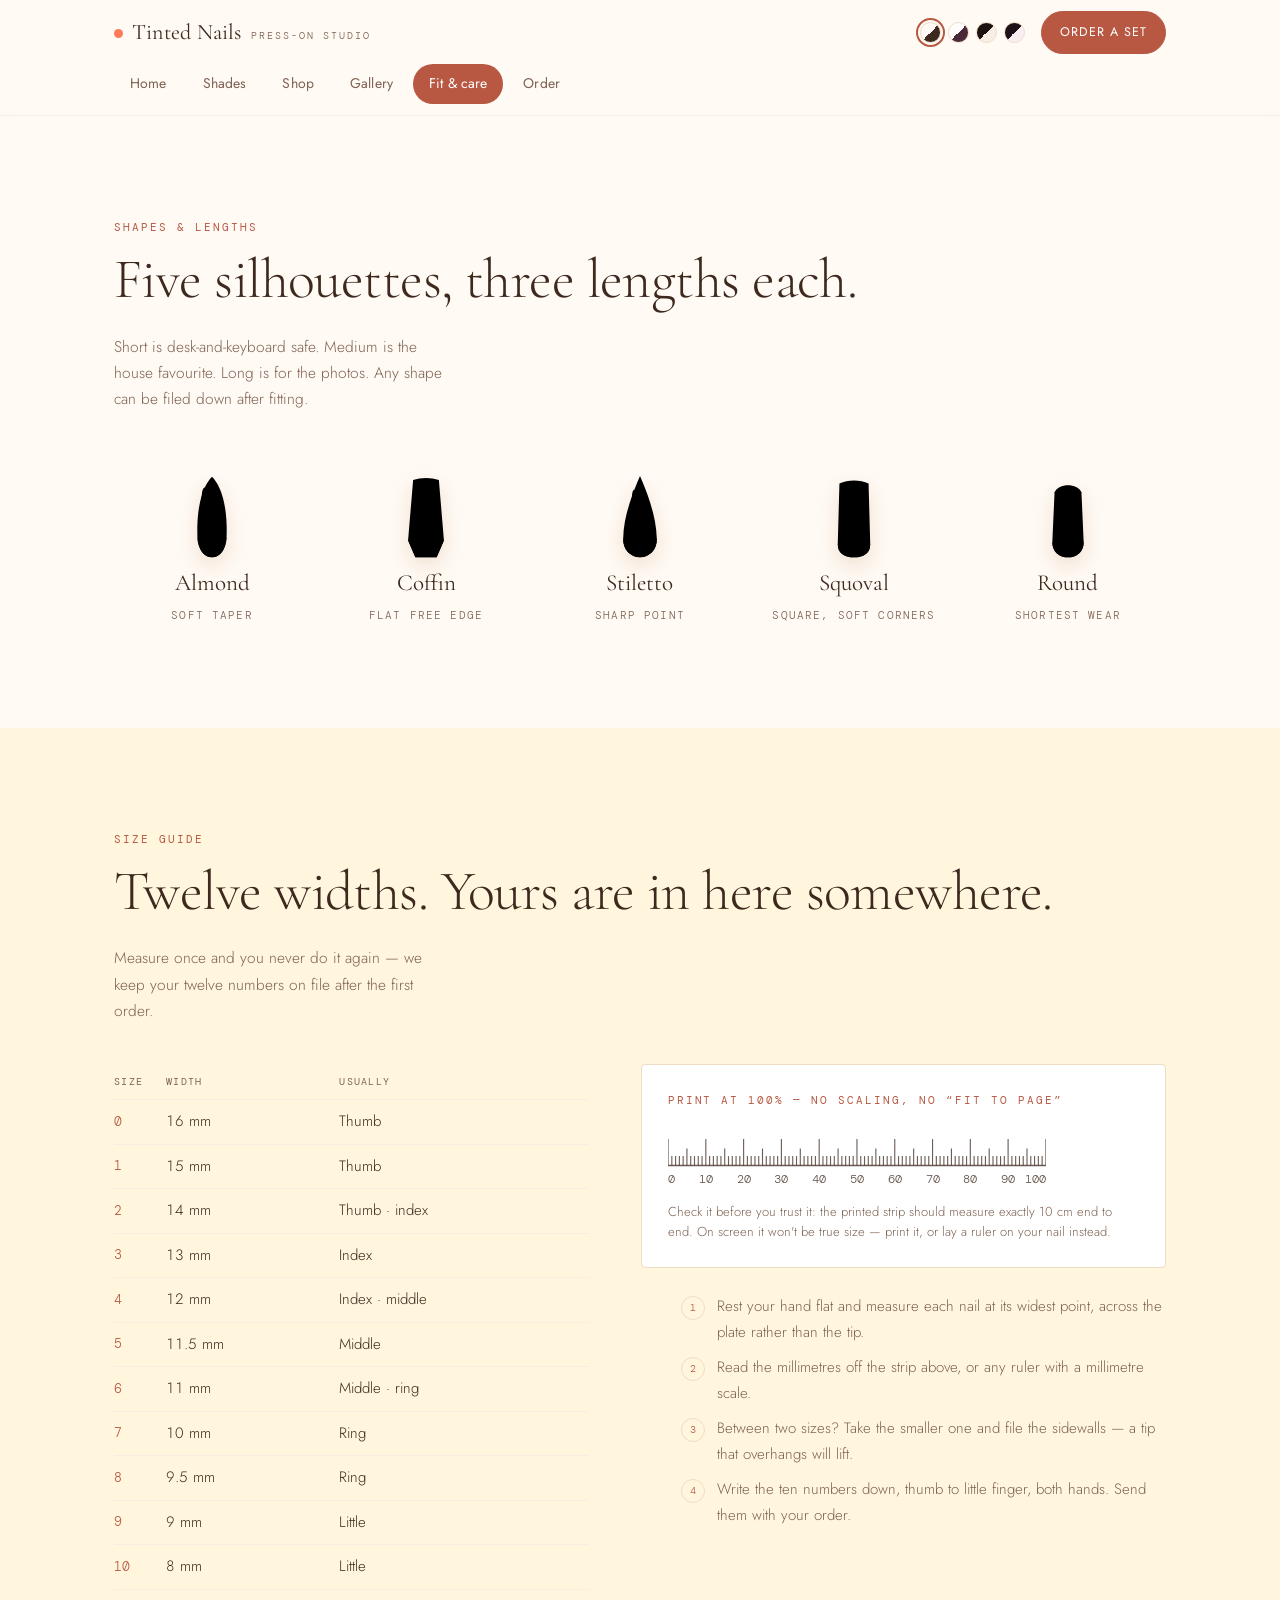
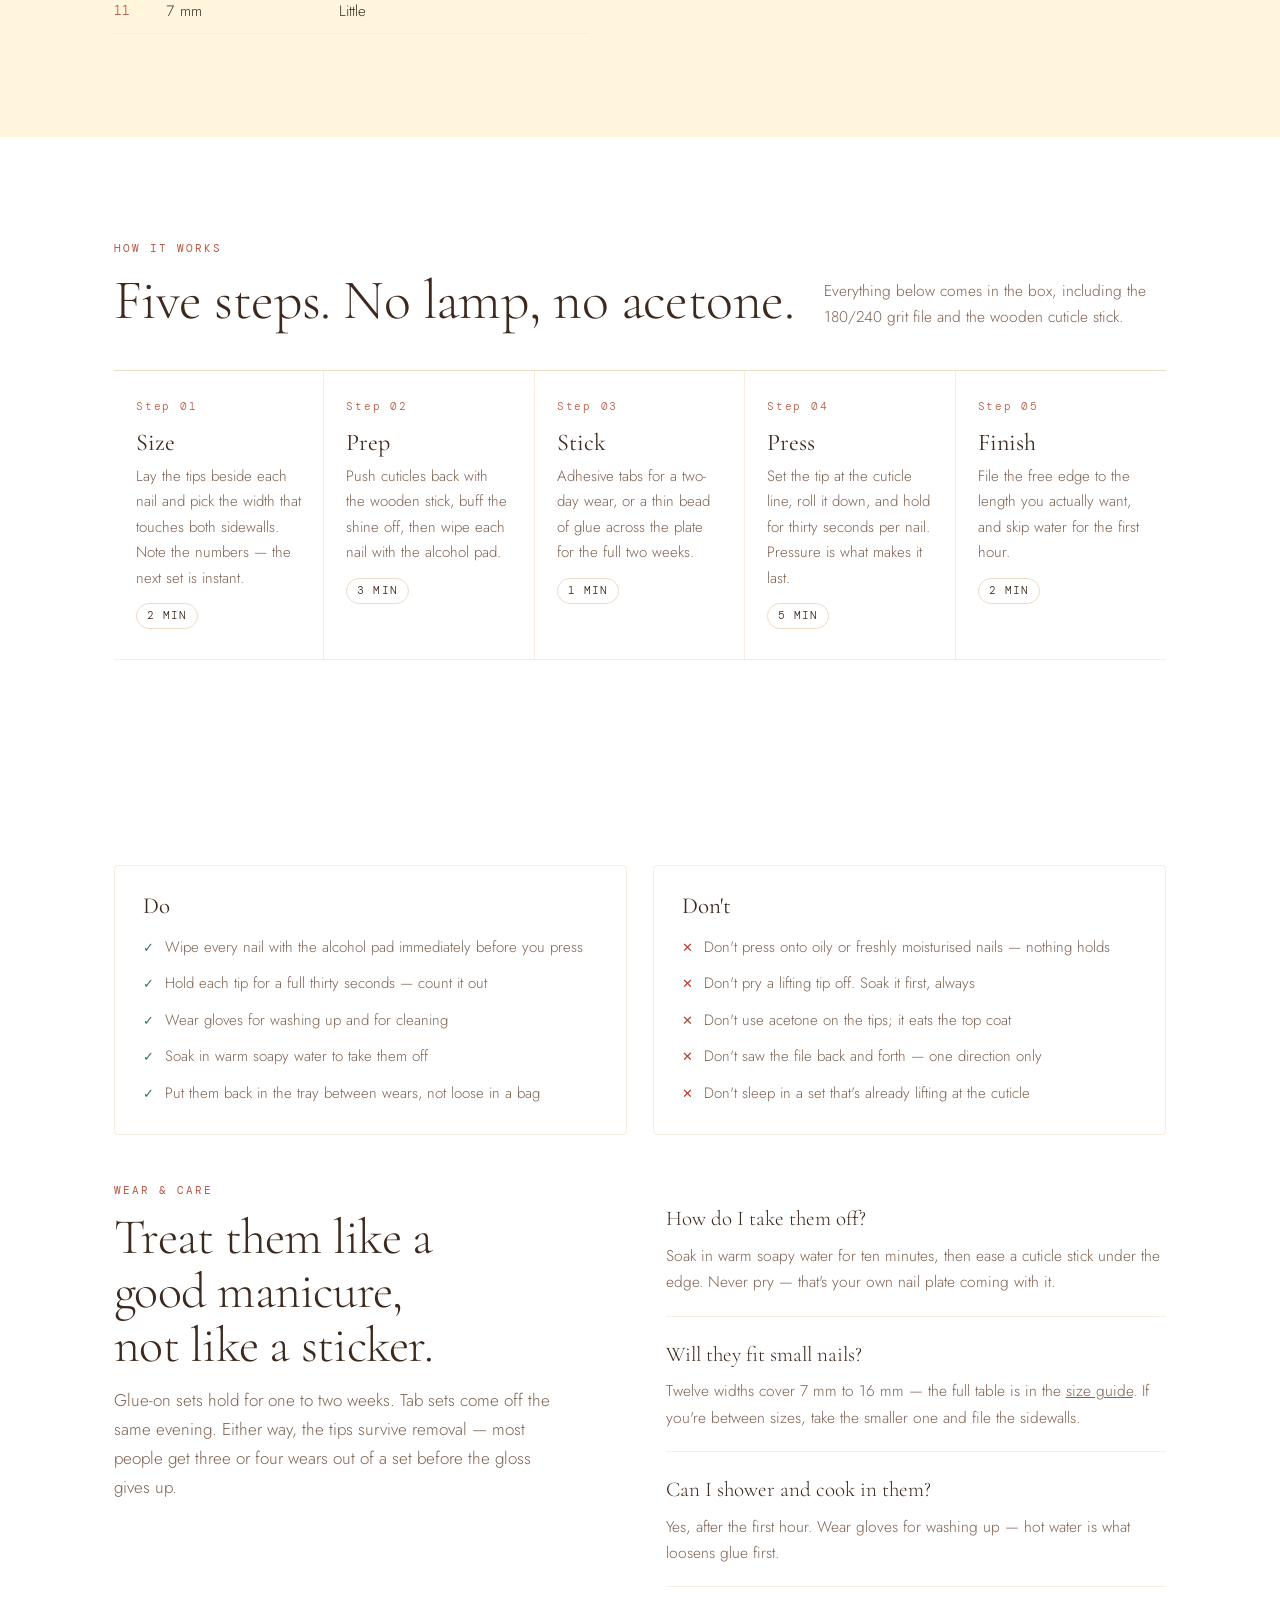
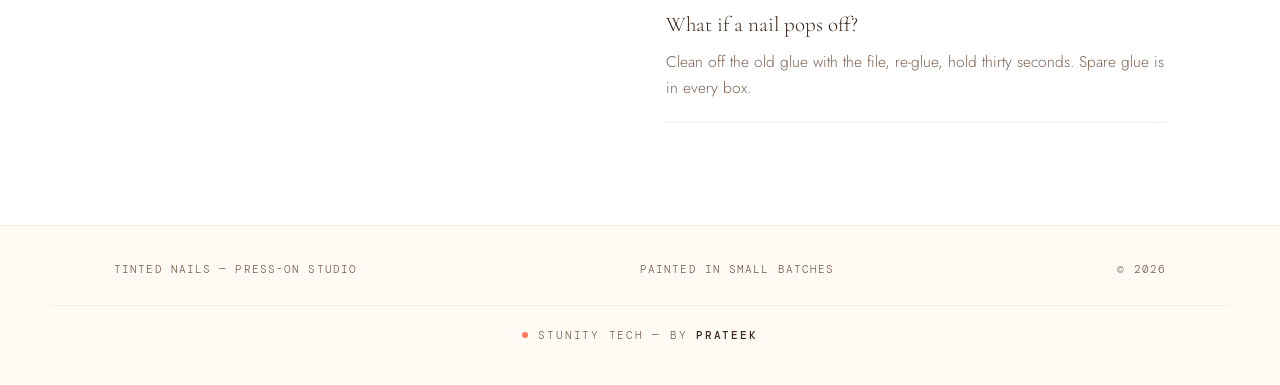
==== fit.html @ 8e716afa "Six pages instead of six tabs Each section group becomes a real document with a real URL, so the siz" ====
<!doctype html>
<html lang="en">
<head>
<meta charset="utf-8">
<meta name="viewport" content="width=device-width, initial-scale=1">
<title>Fit &amp; care — Tinted Nails</title>
<meta name="description" content="Five shapes, twelve widths with a printable millimetre ruler, how to apply a set, and how to keep it.">
<meta name="theme-color" content="#FFFAF4">
<meta property="og:title" content="Fit &amp; care — Tinted Nails">
<meta property="og:description" content="Five shapes, twelve widths with a printable millimetre ruler, how to apply a set, and how to keep it.">
<meta property="og:type" content="website">
<link rel="icon" href="data:image/svg+xml,<svg xmlns='http://www.w3.org/2000/svg' viewBox='0 0 100 100'><text y='.9em' font-size='90'>%F0%9F%92%85</text></svg>">
<link rel="preconnect" href="https://fonts.googleapis.com">
<link rel="preconnect" href="https://fonts.gstatic.com" crossorigin>
<link rel="stylesheet" href="https://fonts.googleapis.com/css2?family=Cormorant+Garamond:ital,wght@0,300;0,400;0,500;1,300;1,400&family=Jost:wght@200;300;400;500&family=DM+Mono:wght@300;400&display=swap">
<link rel="stylesheet" href="assets/style.css">
<script src="assets/theme.js"></script>
</head>
<body>
<svg width="0" height="0" aria-hidden="true" style="position:absolute">
  <defs>
    <symbol id="n-almond" viewBox="0 0 100 150">
      <path class="lacquer" d="M50 3c18 18 28 57 26 108 -1 22-12 36-26 36S25 133 24 111C22 60 32 21 50 3Z"/>
      <path class="edge" d="M24 111c1 22 12 36 26 36s25-14 26-36c0 0-14 9-26 9s-26-9-26-9Z"/>
      <ellipse class="gloss" cx="40" cy="52" rx="8" ry="30" transform="rotate(-6 40 52)"/>
      <ellipse class="gloss-2" cx="62" cy="80" rx="5" ry="34" transform="rotate(4 62 80)"/>
    </symbol>
    <symbol id="n-coffin" viewBox="0 0 100 150">
      <path class="lacquer" d="M27 9c14-5 32-5 46 0l9 108-13 30H31L18 117Z"/>
      <path class="edge" d="M18 117l13 30h38l13-30s-16 7-32 7-32-7-32-7Z"/>
      <ellipse class="gloss" cx="40" cy="55" rx="7" ry="32"/>
      <ellipse class="gloss-2" cx="62" cy="82" rx="5" ry="34"/>
    </symbol>
    <symbol id="n-stiletto" viewBox="0 0 100 150">
      <path class="lacquer" d="M50 2c13 30 29 71 30 111 1 21-14 34-30 34s-31-13-30-34C21 73 37 32 50 2Z"/>
      <path class="edge" d="M20 113c-1 21 14 34 30 34s31-13 30-34c0 0-15 8-30 8s-30-8-30-8Z"/>
      <ellipse class="gloss" cx="42" cy="58" rx="6" ry="32" transform="rotate(-5 42 58)"/>
      <ellipse class="gloss-2" cx="60" cy="88" rx="4" ry="30" transform="rotate(4 60 88)"/>
    </symbol>
    <symbol id="n-squoval" viewBox="0 0 100 150">
      <path class="lacquer" d="M24 15c15-7 37-7 52 0l3 108c0 16-11 24-29 24s-29-8-29-24Z"/>
      <path class="edge" d="M21 123c0 16 11 24 29 24s29-8 29-24c0 0-13 7-29 7s-29-7-29-7Z"/>
      <ellipse class="gloss" cx="40" cy="58" rx="8" ry="33"/>
      <ellipse class="gloss-2" cx="63" cy="84" rx="5" ry="35"/>
    </symbol>
    <symbol id="n-round" viewBox="0 0 100 150">
      <path class="lacquer" d="M26 31c7-17 41-17 48 0l4 89c0 18-13 27-28 27s-28-9-28-27Z"/>
      <path class="edge" d="M22 120c0 18 13 27 28 27s28-9 28-27c0 0-13 7-28 7s-28-7-28-7Z"/>
      <ellipse class="gloss" cx="40" cy="66" rx="8" ry="29"/>
      <ellipse class="gloss-2" cx="63" cy="90" rx="5" ry="30"/>
    </symbol>
  </defs>
</svg>

<header>
  <div class="wrap bar">
    <a class="mark" href="index.html"><span class="dot"></span><b>Tinted Nails</b><i>Press-on studio</i></a>
    <div class="themes" id="themeRow" role="group" aria-label="Colour theme"></div>
    <a class="btn small" href="order.html">Order a set</a>
    <nav class="tabs" aria-label="Sections">
      <a href="index.html">Home</a>
      <a href="shades.html">Shades</a>
      <a href="shop.html">Shop</a>
      <a href="gallery.html">Gallery</a>
      <a href="fit.html" aria-current="page">Fit &amp; care</a>
      <a href="order.html">Order</a>
    </nav>
  </div>
</header>

<main id="top">
  <section id="shapes">
    <div class="wrap">
      <div class="sec-head">
        <div>
          <p class="eyebrow">Shapes &amp; lengths</p>
          <h2>Five silhouettes, three lengths each.</h2>
        </div>
        <p class="note">Short is desk-and-keyboard safe. Medium is the house favourite. Long is for the photos. Any shape can be filed down after fitting.</p>
      </div>
      <div class="shapes">
        <div class="shape"><svg class="nail" viewBox="0 0 100 150"><use href="#n-almond"></use></svg><h3>Almond</h3><p>Soft taper</p></div>
        <div class="shape"><svg class="nail" viewBox="0 0 100 150"><use href="#n-coffin"></use></svg><h3>Coffin</h3><p>Flat free edge</p></div>
        <div class="shape"><svg class="nail" viewBox="0 0 100 150"><use href="#n-stiletto"></use></svg><h3>Stiletto</h3><p>Sharp point</p></div>
        <div class="shape"><svg class="nail" viewBox="0 0 100 150"><use href="#n-squoval"></use></svg><h3>Squoval</h3><p>Square, soft corners</p></div>
        <div class="shape"><svg class="nail" viewBox="0 0 100 150"><use href="#n-round"></use></svg><h3>Round</h3><p>Shortest wear</p></div>
      </div>
    </div>
  </section>

  <section id="sizes" class="band-butter">
    <div class="wrap">
      <div class="sec-head">
        <div>
          <p class="eyebrow">Size guide</p>
          <h2>Twelve widths. Yours are in here somewhere.</h2>
        </div>
        <p class="note">Measure once and you never do it again — we keep your twelve numbers on file after the first order.</p>
      </div>
      <div class="sizeguide">
        <div>
          <div class="sizewrap">
            <table class="sizetable">
              <thead>
                <tr><th scope="col">Size</th><th scope="col">Width</th><th scope="col">Usually</th></tr>
              </thead>
              <tbody id="sizeBody"></tbody>
            </table>
          </div>
        </div>
        <div>
          <div class="ruler">
            <p class="eyebrow">Print at 100% — no scaling, no “fit to page”</p>
            <svg id="rulerSVG" width="100mm" height="17mm" viewBox="0 0 100 17" role="img"
                 aria-label="A 100 millimetre ruler for measuring nail width"></svg>
            <p class="slip-note">Check it before you trust it: the printed strip should measure exactly 10 cm end to end. On screen it won't be true size — print it, or lay a ruler on your nail instead.</p>
          </div>
          <ol class="howmeasure">
            <li>Rest your hand flat and measure each nail at its widest point, across the plate rather than the tip.</li>
            <li>Read the millimetres off the strip above, or any ruler with a millimetre scale.</li>
            <li>Between two sizes? Take the smaller one and file the sidewalls — a tip that overhangs will lift.</li>
            <li>Write the ten numbers down, thumb to little finger, both hands. Send them with your order.</li>
          </ol>
        </div>
      </div>
    </div>
  </section>

  <section id="apply" class="band-white">
    <div class="wrap">
      <div class="sec-head">
        <div>
          <p class="eyebrow">How it works</p>
          <h2>Five steps. No lamp, no acetone.</h2>
        </div>
        <p class="note">Everything below comes in the box, including the 180/240 grit file and the wooden cuticle stick.</p>
      </div>
      <ol class="steps">
        <li class="step"><span class="num">Step 01</span><h3>Size</h3><p>Lay the tips beside each nail and pick the width that touches both sidewalls. Note the numbers — the next set is instant.</p><span class="time">2 min</span></li>
        <li class="step"><span class="num">Step 02</span><h3>Prep</h3><p>Push cuticles back with the wooden stick, buff the shine off, then wipe each nail with the alcohol pad.</p><span class="time">3 min</span></li>
        <li class="step"><span class="num">Step 03</span><h3>Stick</h3><p>Adhesive tabs for a two-day wear, or a thin bead of glue across the plate for the full two weeks.</p><span class="time">1 min</span></li>
        <li class="step"><span class="num">Step 04</span><h3>Press</h3><p>Set the tip at the cuticle line, roll it down, and hold for thirty seconds per nail. Pressure is what makes it last.</p><span class="time">5 min</span></li>
        <li class="step"><span class="num">Step 05</span><h3>Finish</h3><p>File the free edge to the length you actually want, and skip water for the first hour.</p><span class="time">2 min</span></li>
      </ol>
    </div>
  </section>

  <section id="care" class="band-white">
    <div class="wrap">
      <div class="dodont">
        <div class="dd do">
          <h3>Do</h3>
          <ul>
            <li>Wipe every nail with the alcohol pad immediately before you press</li>
            <li>Hold each tip for a full thirty seconds — count it out</li>
            <li>Wear gloves for washing up and for cleaning</li>
            <li>Soak in warm soapy water to take them off</li>
            <li>Put them back in the tray between wears, not loose in a bag</li>
          </ul>
        </div>
        <div class="dd dont">
          <h3>Don't</h3>
          <ul>
            <li>Don't press onto oily or freshly moisturised nails — nothing holds</li>
            <li>Don't pry a lifting tip off. Soak it first, always</li>
            <li>Don't use acetone on the tips; it eats the top coat</li>
            <li>Don't saw the file back and forth — one direction only</li>
            <li>Don't sleep in a set that's already lifting at the cuticle</li>
          </ul>
        </div>
      </div>
    </div>
    <div class="wrap care">
      <div>
        <p class="eyebrow">Wear &amp; care</p>
        <h2>Treat them like a good manicure, not like a sticker.</h2>
        <p class="intro">Glue-on sets hold for one to two weeks. Tab sets come off the same evening. Either way, the tips survive removal — most people get three or four wears out of a set before the gloss gives up.</p>
      </div>
      <dl class="qa">
        <div><dt>How do I take them off?</dt><dd>Soak in warm soapy water for ten minutes, then ease a cuticle stick under the edge. Never pry — that's your own nail plate coming with it.</dd></div>
        <div><dt>Will they fit small nails?</dt><dd>Twelve widths cover 7 mm to 16 mm — the full table is in the <a href="#sizes">size guide</a>. If you're between sizes, take the smaller one and file the sidewalls.</dd></div>
        <div><dt>Can I shower and cook in them?</dt><dd>Yes, after the first hour. Wear gloves for washing up — hot water is what loosens glue first.</dd></div>
        <div><dt>What if a nail pops off?</dt><dd>Clean off the old glue with the file, re-glue, hold thirty seconds. Spare glue is in every box.</dd></div>
      </dl>
    </div>
  </section>
</main>

<footer>
  <div class="wrap foot">
    <span>Tinted Nails — press-on studio</span>
    <span>Painted in small batches</span>
    <span>© 2026</span>
  </div>
  <div class="wrap credit">
    <span class="cdot"></span><span>Stunity Tech — by <b>Prateek</b></span>
  </div>
</footer>
<script src="assets/app.js"></script>
</body>
</html>
---- assets/style.css ----
/* ─────────── tokens ─────────── */
:root{
  --ground:#FFFCFD;
  --surface:#FFFFFF;
  --surface-2:#FFF3F7;
  --ink:#4A2A38;
  --muted:#8E7080;
  --line:#F6E4EA;
  --line-soft:#FBF1F4;
  --shadow:214 156 176;
  --shadow-a:.26;

  /* section washes — the page changes colour as you scroll */
  --t-blush:#FFF1F5;
  --t-mint:#EEFAF4;
  --t-butter:#FFF9E8;
  --t-lilac:#F5F1FF;
  --t-sky:#EEF6FF;
  --t-peach:#FFF3EC;

  /* --shade is the raw lacquer colour; the two below are contrast-safe
     versions of it, worked out in the script and swapped per theme */
  --shade:#EE3B62;
  --shade-on-light:#B3113A;
  --shade-on-dark:#FF93AF;
  --good:#2E8B6B;
  --bad:#C4485F;
  --shade-text:var(--shade-on-light);
  --btn-bg:var(--shade-on-light);
  --btn-fg:#FFFFFF;

  --display:'Cormorant Garamond',"Cormorant","Times New Roman",serif;
  --body:'Jost',"Futura","Century Gothic",system-ui,sans-serif;
  --mono:'DM Mono',ui-monospace,"SFMono-Regular",monospace;

  --pad:clamp(20px,5vw,64px);
  --maxw:1180px;
}
@media (prefers-color-scheme: dark){
  :root:not([data-theme="light"]){
    --ground:#1E1119;
    --surface:#291721;
    --surface-2:#36202C;
    --ink:#FBEEF3;
    --muted:#C7ACB9;
    --line:#482E3C;
    --line-soft:#38222E;
    --shadow:0 0 0;
    --shadow-a:.5;
    --t-blush:#2A1620;
    --t-mint:#14241F;
    --t-butter:#2A2214;
    --t-lilac:#1F172A;
    --t-sky:#141E2A;
    --t-peach:#2A1D16;
    --good:#6FD9AE;
    --bad:#FF8FA0;
    --shade-text:var(--shade-on-dark);
    --btn-bg:var(--shade-on-dark);
    --btn-fg:#25131C;
  }
}
:root[data-theme="dark"]{
  --ground:#1E1119;
  --surface:#291721;
  --surface-2:#36202C;
  --ink:#FBEEF3;
  --muted:#C7ACB9;
  --line:#482E3C;
  --line-soft:#38222E;
  --shadow:0 0 0;
  --shadow-a:.5;
  --t-blush:#2A1620;
  --t-mint:#14241F;
  --t-butter:#2A2214;
  --t-lilac:#1F172A;
  --t-sky:#141E2A;
  --t-peach:#2A1D16;
  --good:#6FD9AE;
  --bad:#FF8FA0;
  --shade-text:var(--shade-on-dark);
  --btn-bg:var(--shade-on-dark);
  --btn-fg:#25131C;
}

*{box-sizing:border-box}
body{
  margin:0;
  background:var(--ground);
  color:var(--ink);
  font-family:var(--body);
  font-weight:300;
  font-size:17px;
  line-height:1.7;
  -webkit-font-smoothing:antialiased;
}
h1,h2,h3{font-family:var(--display);font-weight:300;margin:0;text-wrap:balance;line-height:1.08}
h3{font-weight:400}
p{margin:0}
a{color:inherit}
:focus-visible{outline:2px solid var(--shade-text);outline-offset:3px;border-radius:2px}
.wrap{max-width:var(--maxw);margin:0 auto;padding-inline:var(--pad)}

.eyebrow{
  font-family:var(--mono);font-size:11px;font-weight:400;letter-spacing:.18em;
  text-transform:uppercase;color:var(--shade-text);margin:0;
  transition:color .5s ease;
}
.rule{height:1px;background:var(--line-soft);border:0;margin:0}
.sec-head{display:flex;justify-content:space-between;align-items:flex-end;gap:24px;flex-wrap:wrap;margin-bottom:40px}
.sec-head h2{font-size:clamp(34px,5vw,56px);letter-spacing:-.01em;margin-top:12px}
.sec-head .note{max-width:38ch;color:var(--muted);font-size:15.5px}
section{padding:clamp(56px,8vw,104px) 0}

/* section washes */
.band-blush{background:var(--t-blush)}
.band-mint{background:var(--t-mint)}
.band-butter{background:var(--t-butter)}
.band-lilac{background:var(--t-lilac)}
.band-sky{background:var(--t-sky)}
.band-peach{background:var(--t-peach)}
.band-white{background:var(--surface)}

/* ─────────── nail drawing ─────────── */
.nail{display:block;color:var(--shade);transition:color .5s ease}
.nail path.lacquer{fill:currentColor}
.nail .gloss{fill:#fff;opacity:.30}
.nail .gloss-2{fill:#fff;opacity:.13}
.nail .edge{fill:#000;opacity:.10}

/* ─────────── header ─────────── */
header{
  position:sticky;top:0;z-index:20;
  background:color-mix(in srgb,var(--ground) 86%,transparent);
  backdrop-filter:blur(12px);
  border-bottom:1px solid var(--line-soft);
}
.bar{display:flex;align-items:center;gap:24px;height:64px}
.mark{display:flex;align-items:baseline;gap:9px;text-decoration:none;margin-right:auto}
.mark .dot{width:9px;height:9px;border-radius:50%;background:var(--shade);transition:background .5s ease;transform:translateY(-1px)}
.mark b{font-family:var(--display);font-weight:400;font-size:22px;letter-spacing:.01em}
.mark i{font-style:normal;font-family:var(--mono);font-size:10px;letter-spacing:.2em;color:var(--muted);text-transform:uppercase}
/* the bar is two rows: identity + controls, then the page links */
.bar{height:auto;flex-wrap:wrap;padding-block:11px;gap:10px 16px}
@media(max-width:420px){.mark i{display:none}}

/* real links to real pages — .tabs is kept as the class name because that is
   what they look like, but each one is a document of its own */
.tabs{
  order:3;width:100%;display:flex;gap:4px;
  overflow-x:auto;scrollbar-width:none;-webkit-overflow-scrolling:touch;
}
.tabs::-webkit-scrollbar{display:none}
.tabs a{
  font:inherit;font-size:14px;font-weight:400;letter-spacing:.01em;white-space:nowrap;
  color:var(--muted);text-decoration:none;padding:8px 16px;border-radius:999px;
  transition:color .2s,background .25s;
}
.tabs a:hover{color:var(--ink);background:color-mix(in srgb,var(--btn-bg) 12%,transparent)}
.tabs a[aria-current="page"]{color:var(--btn-fg);background:var(--btn-bg)}
@media(max-width:520px){.tabs a{font-size:13.5px;padding:7px 13px}}

.themes{display:flex;gap:7px;align-items:center}
.themes button{
  width:21px;height:21px;border-radius:50%;padding:0;cursor:pointer;
  border:1px solid var(--line);transition:transform .2s;
}
.themes button:hover{transform:scale(1.12)}
.themes button[aria-pressed="true"]{outline:2px solid var(--shade-text);outline-offset:2px}
/* --headh is measured in the script, so an anchor never lands under the bar
   however tall it has wrapped to */
html{scroll-behavior:smooth;scroll-padding-top:calc(var(--headh,104px) + 18px)}
@media (prefers-reduced-motion: reduce){html{scroll-behavior:auto}}

/* ─────────── buttons ─────────── */
.btn{
  display:inline-flex;align-items:center;gap:10px;
  font-family:var(--body);font-size:13.5px;font-weight:400;letter-spacing:.08em;text-transform:uppercase;
  padding:13px 26px;border-radius:999px;text-decoration:none;cursor:pointer;
  background:var(--btn-bg);color:var(--btn-fg);border:1px solid var(--btn-bg);
  transition:background .5s ease,border-color .5s ease,color .5s ease,transform .15s ease,box-shadow .25s ease;
}
.btn:hover{transform:translateY(-2px);box-shadow:0 14px 24px -14px color-mix(in srgb,var(--btn-bg) 65%,transparent)}
.btn.ghost{background:transparent;color:var(--ink);border-color:var(--line)}
.btn.ghost:hover{border-color:var(--shade-text);box-shadow:none}
.btn.small{padding:10px 18px;font-size:12.5px}

/* ─────────── hero ─────────── */
.hero{position:relative;padding:clamp(40px,6.5vw,84px) 0 clamp(38px,5.5vw,68px)}
.hero::before{
  content:"";position:absolute;inset:-40px 0 0;pointer-events:none;z-index:-1;
  background:
    radial-gradient(58% 62% at 78% 22%, color-mix(in srgb,var(--shade) 22%,transparent), transparent 70%),
    radial-gradient(46% 52% at 8% 78%, color-mix(in srgb,var(--shade) 12%,transparent), transparent 72%);
  transition:background .6s ease;
}
.hero-grid{display:grid;grid-template-columns:1.05fr .95fr;gap:clamp(28px,5vw,64px);align-items:center}
@media(max-width:900px){.hero-grid{grid-template-columns:1fr;gap:36px}}
.hero h1{font-size:clamp(48px,7.8vw,98px);letter-spacing:-.02em;margin:18px 0 0}
.hero h1 em{font-style:italic;color:var(--shade);transition:color .5s ease}
.hero .lede{margin-top:20px;max-width:44ch;color:var(--muted);font-size:18px}
.hero .cta{display:flex;flex-wrap:wrap;gap:12px;margin-top:30px}
.specstrip{
  display:flex;flex-wrap:wrap;gap:10px 26px;margin-top:34px;padding-top:18px;
  border-top:1px solid var(--line);
  font-family:var(--mono);font-size:11.5px;letter-spacing:.09em;text-transform:uppercase;color:var(--muted);
}
.specstrip span{display:flex;align-items:center;gap:8px}
.specstrip span::before{content:"";width:5px;height:5px;border-radius:50%;background:var(--shade);transition:background .5s ease}

.tray{
  position:relative;background:var(--surface);
  border:1px solid var(--line-soft);border-radius:4px;
  padding:clamp(22px,3vw,34px) clamp(18px,3vw,30px) 22px;
  box-shadow:0 34px 60px -38px rgb(var(--shadow) / var(--shadow-a));
}
.tray-head{display:flex;justify-content:space-between;align-items:baseline;gap:16px;margin-bottom:clamp(18px,3vw,30px)}
.tray-head .name{font-family:var(--display);font-size:27px}
.fan{display:flex;align-items:flex-end;justify-content:center;gap:clamp(6px,1.4vw,14px)}
.fan .chip{
  filter:drop-shadow(0 10px 14px rgb(var(--shadow) / var(--shadow-a)));
  animation:settle .9s cubic-bezier(.22,1,.36,1) backwards;
}
.fan .chip:nth-child(1){width:15%;transform:rotate(-9deg);animation-delay:.02s}
.fan .chip:nth-child(2){width:16.5%;transform:rotate(-4deg);animation-delay:.08s}
.fan .chip:nth-child(3){width:18%;animation-delay:.14s}
.fan .chip:nth-child(4){width:16.5%;transform:rotate(4deg);animation-delay:.2s}
.fan .chip:nth-child(5){width:13.5%;transform:rotate(9deg);animation-delay:.26s}
@keyframes settle{from{transform:translateY(14px) rotate(0deg)}}
.tray-foot{
  display:flex;justify-content:space-between;gap:14px;margin-top:clamp(20px,3vw,30px);
  padding-top:14px;border-top:1px dashed var(--line);
  font-family:var(--mono);font-size:11px;letter-spacing:.11em;text-transform:uppercase;color:var(--muted);
}

/* ─────────── shade card ─────────── */
.shades{display:grid;grid-template-columns:repeat(5,1fr);gap:clamp(10px,1.4vw,16px)}
@media(max-width:940px){.shades{grid-template-columns:repeat(3,1fr)}}
@media(max-width:520px){.shades{grid-template-columns:repeat(2,1fr)}}
.swatch{
  appearance:none;-webkit-appearance:none;
  background:var(--surface);border:1px solid var(--line-soft);border-radius:3px;
  padding:18px 12px 14px;cursor:pointer;text-align:center;font:inherit;color:inherit;
  display:flex;flex-direction:column;align-items:center;gap:12px;
  transition:border-color .25s,transform .25s,box-shadow .25s;
}
.swatch:hover{transform:translateY(-4px);box-shadow:0 22px 34px -24px rgb(var(--shadow) / var(--shadow-a))}
.swatch[aria-pressed="true"]{border-color:var(--ink)}
.swatch .pip{width:40px;filter:drop-shadow(0 6px 8px rgb(var(--shadow) / var(--shadow-a)))}
.swatch .sname{font-family:var(--display);font-size:20px;line-height:1.2;display:block}
.swatch .sfin{font-family:var(--mono);font-size:10px;letter-spacing:.11em;text-transform:uppercase;color:var(--muted);display:block;margin-top:3px}
.swatch[aria-pressed="true"] .sfin::after{content:" · on";color:var(--ink)}

/* ─────────── products ─────────── */
.products{display:grid;grid-template-columns:repeat(3,1fr);gap:clamp(14px,2vw,22px)}
@media(max-width:900px){.products{grid-template-columns:repeat(2,1fr)}}
@media(max-width:600px){.products{grid-template-columns:1fr}}
.product{
  display:flex;flex-direction:column;gap:12px;
  background:var(--surface);border:1px solid var(--line-soft);border-radius:4px;
  padding:clamp(22px,2.6vw,28px);
  transition:border-color .25s,transform .25s,box-shadow .25s;
}
.product:hover{transform:translateY(-3px);box-shadow:0 26px 40px -30px rgb(var(--shadow) / var(--shadow-a))}
.product.feature{background:var(--surface-2);border-color:var(--line)}
.product .tag{
  align-self:flex-start;font-family:var(--mono);font-size:9.5px;letter-spacing:.14em;text-transform:uppercase;
  border:1px solid var(--shade-text);color:var(--shade-text);border-radius:999px;padding:3px 9px;
  transition:color .5s ease,border-color .5s ease;
}
.product h3{font-size:27px}
.product .desc{color:var(--muted);font-size:15px}
.product .price{
  margin-top:auto;padding-top:14px;border-top:1px dashed var(--line);
  font-family:var(--display);font-size:26px;letter-spacing:-.01em;font-variant-numeric:tabular-nums;
}
.product .price small{font-family:var(--mono);font-size:10.5px;letter-spacing:.1em;text-transform:uppercase;color:var(--muted);margin-left:8px}

/* ─────────── services ─────────── */
.services{display:grid;gap:0;border-top:1px solid var(--line)}
.service{
  display:grid;grid-template-columns:auto 1.1fr 1.4fr auto;gap:clamp(14px,3vw,40px);
  align-items:baseline;padding:24px 0;border-bottom:1px solid var(--line-soft);
}
@media(max-width:820px){
  .service{grid-template-columns:auto 1fr;gap:6px 16px}
  .service .s-desc{grid-column:2}
  .service .s-turn{grid-column:2;justify-self:start}
}
.service .s-no{font-family:var(--mono);font-size:11px;letter-spacing:.14em;color:var(--shade-text);transition:color .5s ease}
.service h3{font-size:26px}
.service .s-desc{color:var(--muted);font-size:15.5px}
.service .s-turn{
  font-family:var(--mono);font-size:10.5px;letter-spacing:.1em;text-transform:uppercase;
  border:1px solid var(--line);border-radius:999px;padding:3px 12px;white-space:nowrap;justify-self:end;
}

/* ─────────── gallery ─────────── */
.gallery{display:grid;grid-template-columns:repeat(4,1fr);gap:clamp(10px,1.6vw,18px)}
@media(max-width:900px){.gallery{grid-template-columns:repeat(2,1fr)}}
.tile{
  margin:0;background:var(--surface);border:1px solid var(--line-soft);border-radius:4px;
  overflow:hidden;transition:transform .3s ease,box-shadow .3s ease;
}
.tile:hover{transform:translateY(-4px);box-shadow:0 28px 44px -30px rgb(var(--shadow) / var(--shadow-a))}
.tile-art{
  display:flex;align-items:flex-end;justify-content:center;gap:9px;
  padding:30px 18px 26px;background:var(--surface-2);
}
.tile-art svg{width:26%;filter:drop-shadow(0 8px 10px rgb(var(--shadow) / var(--shadow-a)))}
.tile-art svg:nth-child(1){width:23%;transform:rotate(-6deg)}
.tile-art svg:nth-child(3){width:21%;transform:rotate(6deg)}
.tile-art.has-photo{padding:0;display:block}
.tile-art.has-photo img{width:100%;aspect-ratio:4/5;object-fit:cover;display:block}
.insta-cell.has-photo{padding:0;display:block}
.insta-cell.has-photo img{width:100%;aspect-ratio:1/1;object-fit:cover;display:block}
.tile figcaption{padding:14px 16px 16px;display:flex;justify-content:space-between;align-items:baseline;gap:10px}
.tile .t-name{font-family:var(--display);font-size:21px}
.tile .t-meta{font-family:var(--mono);font-size:10px;letter-spacing:.11em;text-transform:uppercase;color:var(--muted)}

/* ─────────── shapes ─────────── */
.shapes{display:grid;grid-template-columns:repeat(5,1fr);gap:clamp(8px,1.4vw,18px)}
@media(max-width:760px){.shapes{grid-template-columns:repeat(3,1fr)}}
@media(max-width:420px){.shapes{grid-template-columns:repeat(2,1fr)}}
.shape{display:flex;flex-direction:column;align-items:center;gap:12px;padding:22px 8px 0;text-align:center}
.shape svg{width:56px;filter:drop-shadow(0 8px 10px rgb(var(--shadow) / var(--shadow-a)))}
.shape h3{font-size:23px}
.shape p{font-family:var(--mono);font-size:10.5px;letter-spacing:.11em;text-transform:uppercase;color:var(--muted)}

/* ─────────── steps ─────────── */
.steps{display:grid;grid-template-columns:repeat(5,1fr);gap:0;border-top:1px solid var(--line);list-style:none;margin:0;padding:0}
@media(max-width:900px){.steps{grid-template-columns:1fr 1fr}}
@media(max-width:560px){.steps{grid-template-columns:1fr}}
.step{padding:26px 22px 30px;border-bottom:1px solid var(--line-soft);border-right:1px solid var(--line-soft)}
.step:last-child{border-right:0}
.step .num{
  font-family:var(--mono);font-size:11px;letter-spacing:.16em;color:var(--shade-text);
  transition:color .5s ease;display:block;margin-bottom:14px;
}
.step h3{font-size:24px;margin-bottom:8px}
.step p{font-size:15px;color:var(--muted)}
.step .time{
  margin-top:12px;display:inline-block;font-family:var(--mono);font-size:10.5px;
  letter-spacing:.1em;text-transform:uppercase;color:var(--ink);
  border:1px solid var(--line);border-radius:999px;padding:3px 10px;
}

/* ─────────── reviews ─────────── */
.sample{
  display:inline-flex;align-items:center;gap:8px;margin-top:14px;
  font-family:var(--mono);font-size:10.5px;letter-spacing:.1em;text-transform:uppercase;
  color:var(--muted);border:1px dashed var(--line);border-radius:999px;padding:4px 12px;
}
.reviews{display:grid;grid-template-columns:repeat(3,1fr);gap:clamp(14px,2vw,22px)}
@media(max-width:860px){.reviews{grid-template-columns:1fr}}
.review{
  display:flex;flex-direction:column;gap:16px;
  padding:clamp(22px,2.6vw,30px);border-radius:4px;
  background:var(--surface);border:1px solid var(--line-soft);
}
.review .stars{color:var(--shade-text);letter-spacing:.22em;font-size:13px;transition:color .5s ease}
.review blockquote{margin:0;font-family:var(--display);font-size:24px;line-height:1.35}
.review .who{
  margin-top:auto;display:flex;align-items:center;gap:10px;
  font-family:var(--mono);font-size:10.5px;letter-spacing:.1em;text-transform:uppercase;color:var(--muted);
}
.review .who b{
  width:30px;height:30px;border-radius:50%;display:grid;place-items:center;
  background:var(--surface-2);color:var(--ink);font-family:var(--body);font-size:12px;letter-spacing:0;
}

/* ─────────── instagram ─────────── */
.insta{
  background:var(--t-blush);border:1px solid var(--line);border-radius:4px;
  padding:clamp(26px,4vw,44px);
}
.insta-top{display:flex;justify-content:space-between;align-items:flex-end;gap:20px;flex-wrap:wrap;margin-bottom:26px}
.insta-top h2{font-size:clamp(32px,4.6vw,46px);letter-spacing:-.015em;margin-top:8px}
.insta-top .handle{font-family:var(--mono);font-size:12px;letter-spacing:.12em;color:var(--muted);margin-top:8px}
.insta-strip{display:grid;grid-template-columns:repeat(6,1fr);gap:clamp(8px,1.2vw,14px)}
@media(max-width:820px){.insta-strip{grid-template-columns:repeat(3,1fr)}}
.insta-cell{
  background:var(--surface);border:1px solid var(--line-soft);border-radius:3px;
  display:flex;align-items:flex-end;justify-content:center;gap:5px;padding:18px 10px 14px;
  transition:transform .25s ease;
}
.insta-cell:hover{transform:translateY(-3px)}
.insta-cell svg{width:30%;filter:drop-shadow(0 6px 8px rgb(var(--shadow) / var(--shadow-a)))}

/* ─────────── care ─────────── */
.care{display:grid;grid-template-columns:1fr 1fr;gap:clamp(24px,4vw,56px)}
@media(max-width:820px){.care{grid-template-columns:1fr}}
.care h2{font-size:clamp(34px,5vw,50px);letter-spacing:-.015em;margin:10px 0 14px}
.care .intro{color:var(--muted);max-width:44ch}
.qa{display:grid;gap:0;margin:0}
.qa div{padding:20px 0;border-bottom:1px solid var(--line-soft)}
.qa dt{font-size:21px;font-family:var(--display);margin-bottom:6px}
.qa dd{margin:0;color:var(--muted);font-size:15.5px}

/* ─────────── order ─────────── */
.order{
  background:var(--surface);border:1px solid var(--line);border-radius:4px;
  padding:clamp(28px,4.5vw,54px);display:grid;grid-template-columns:1.05fr .95fr;
  gap:clamp(26px,4vw,50px);align-items:start;
  box-shadow:0 34px 60px -46px rgb(var(--shadow) / var(--shadow-a));
}
@media(max-width:900px){.order{grid-template-columns:1fr}}
.order h2{font-size:clamp(34px,5vw,52px);letter-spacing:-.015em;margin:10px 0 14px}
.order .intro{color:var(--muted);max-width:42ch;margin-bottom:26px}

.orderform{display:grid;grid-template-columns:1fr 1fr;gap:14px}
@media(max-width:520px){.orderform{grid-template-columns:1fr}}
.field{display:grid;gap:6px}
.field.wide{grid-column:1/-1}
.field label{font-family:var(--mono);font-size:10px;letter-spacing:.14em;text-transform:uppercase;color:var(--muted)}
.field select,.field input,.field textarea{
  font:inherit;font-size:15px;font-weight:300;color:var(--ink);
  background:var(--surface);border:1px solid var(--line);border-radius:3px;
  padding:11px 12px;width:100%;transition:border-color .2s;
}
.field select{
  appearance:none;-webkit-appearance:none;padding-right:34px;cursor:pointer;
  background-image:url("data:image/svg+xml;charset=utf-8,%3Csvg xmlns='http://www.w3.org/2000/svg' viewBox='0 0 12 8'%3E%3Cpath d='M1 1.5 6 6.5l5-5' fill='none' stroke='%237C5D6B' stroke-width='1.5' stroke-linecap='round'/%3E%3C/svg%3E");
  background-repeat:no-repeat;background-position:right 12px center;background-size:11px;
}
.field textarea{resize:vertical;min-height:74px;line-height:1.5}
.field select:hover,.field input:hover,.field textarea:hover{border-color:var(--shade-text)}

.slip{
  background:var(--surface-2);border:1px solid var(--line);border-radius:4px;
  padding:clamp(22px,3vw,30px);display:grid;gap:18px;position:sticky;top:84px;
}
@media(max-width:900px){.slip{position:static}}
.slip-head{
  display:flex;justify-content:space-between;align-items:baseline;gap:12px;
  padding-bottom:14px;border-bottom:1px solid var(--line);
  font-family:var(--mono);font-size:10.5px;letter-spacing:.14em;text-transform:uppercase;color:var(--muted);
}
.slip-head b{color:var(--ink);font-weight:500}
.slip-rows{display:grid;gap:11px}
.slip-row{display:flex;justify-content:space-between;align-items:baseline;gap:18px;font-size:15px}
.slip-row>span{color:var(--muted);font-family:var(--mono);font-size:10.5px;letter-spacing:.12em;text-transform:uppercase;white-space:nowrap}
.slip-row>b{font-weight:400;text-align:right}
.slip-total{
  display:flex;justify-content:space-between;align-items:baseline;gap:16px;
  padding-top:16px;border-top:1px dashed var(--line);
}
.slip-total span{font-family:var(--mono);font-size:10.5px;letter-spacing:.14em;text-transform:uppercase;color:var(--muted)}
.slip-total b{font-family:var(--display);font-weight:400;font-size:30px;letter-spacing:-.02em;font-variant-numeric:tabular-nums}
.slip .cta{display:grid;gap:10px}
.slip .cta .btn{justify-content:center}
.slip-note{font-size:13px;line-height:1.5;color:var(--muted)}
.slip-warn{
  font-family:var(--mono);font-size:10.5px;letter-spacing:.08em;text-transform:uppercase;
  color:var(--ink);background:color-mix(in srgb,var(--shade) 14%,transparent);
  border:1px dashed var(--shade-text);border-radius:3px;padding:9px 12px;
}

.contacts{display:grid;gap:14px;margin-top:26px;font-family:var(--mono);font-size:12px;letter-spacing:.08em;text-transform:uppercase}
.contacts div{display:grid;gap:4px;padding-bottom:12px;border-bottom:1px solid var(--line-soft)}
.contacts span{color:var(--muted);font-size:10.5px;letter-spacing:.14em}
/* details that live only in a button's href on screen, spelled out for paper */
.printonly{display:none}

footer{padding:34px 0 40px;border-top:1px solid var(--line-soft)}
.foot{display:flex;justify-content:space-between;gap:18px;flex-wrap:wrap;
  font-family:var(--mono);font-size:11px;letter-spacing:.1em;text-transform:uppercase;color:var(--muted)}
.credit{
  display:flex;align-items:center;justify-content:center;gap:10px;
  margin-top:26px;padding-top:20px;border-top:1px solid var(--line-soft);
  font-family:var(--mono);font-size:11px;letter-spacing:.16em;text-transform:uppercase;color:var(--muted);
}
.credit .cdot{width:6px;height:6px;border-radius:50%;background:var(--shade);transition:background .5s ease}
.credit b{font-weight:500;color:var(--ink)}

/* ─────────── shade finder ─────────── */
.finder{display:grid;grid-template-columns:1.15fr .85fr;gap:clamp(24px,4vw,52px);align-items:start}
@media(max-width:860px){.finder{grid-template-columns:1fr}}
.qgroup{display:grid;gap:11px;padding:20px 0;border-bottom:1px solid var(--line)}
.qgroup:last-of-type{border-bottom:0}
.qgroup>span{font-family:var(--mono);font-size:10.5px;letter-spacing:.14em;text-transform:uppercase;color:var(--muted)}
.chips{display:flex;flex-wrap:wrap;gap:8px}
.chip-btn{
  font:inherit;font-size:14.5px;font-weight:300;padding:8px 17px;border-radius:999px;cursor:pointer;
  background:var(--surface);color:var(--ink);border:1px solid var(--line);
  transition:background .25s,color .25s,border-color .25s;
}
.chip-btn:hover{border-color:var(--shade-text)}
.chip-btn[aria-pressed="true"]{background:var(--btn-bg);color:var(--btn-fg);border-color:var(--btn-bg)}
.finder-out{
  background:var(--surface);border:1px solid var(--line);border-radius:4px;
  padding:clamp(24px,3vw,32px);display:grid;gap:14px;justify-items:center;text-align:center;
  box-shadow:0 26px 44px -34px rgb(var(--shadow) / var(--shadow-a));
}
.finder-out .fnail{width:58px;filter:drop-shadow(0 8px 10px rgb(var(--shadow) / var(--shadow-a)))}
.finder-out .fnail svg{width:100%;height:auto;display:block}
.artist-photo svg,.ba-art svg,.wear-art svg,.occ svg{height:auto}
.finder-out h3{font-size:32px}
.finder-out .fmeta{font-family:var(--mono);font-size:10.5px;letter-spacing:.12em;text-transform:uppercase;color:var(--muted)}
.finder-out .why{color:var(--muted);font-size:15px;max-width:32ch}
.finder-out .btn{margin-top:4px}

/* ─────────── occasions ─────────── */
.occasions{display:grid;grid-template-columns:repeat(5,1fr);gap:clamp(10px,1.5vw,18px)}
@media(max-width:900px){.occasions{grid-template-columns:repeat(2,1fr)}}
@media(max-width:430px){.occasions{grid-template-columns:1fr}}
.occ{
  background:var(--surface);border:1px solid var(--line-soft);border-radius:4px;
  padding:24px 18px;display:grid;gap:11px;justify-items:center;text-align:center;
  transition:transform .25s,box-shadow .25s;
}
.occ:hover{transform:translateY(-4px);box-shadow:0 24px 38px -28px rgb(var(--shadow) / var(--shadow-a))}
.occ svg{width:36px;filter:drop-shadow(0 7px 9px rgb(var(--shadow) / var(--shadow-a)))}
.occ h3{font-size:22px}
.occ p{font-size:14px;color:var(--muted)}
.occ .from{font-family:var(--mono);font-size:10px;letter-spacing:.12em;text-transform:uppercase;color:var(--shade-text)}

/* ─────────── before & after ─────────── */
.ba{display:grid;grid-template-columns:1fr 1fr;gap:clamp(12px,2vw,20px)}
@media(max-width:640px){.ba{grid-template-columns:1fr}}
.ba-panel{margin:0;background:var(--surface);border:1px solid var(--line-soft);border-radius:4px;overflow:hidden}
.ba-art{display:flex;align-items:flex-end;justify-content:center;gap:9px;padding:38px 20px 32px;background:var(--surface-2)}
.ba-art svg{width:19%;filter:drop-shadow(0 9px 11px rgb(var(--shadow) / var(--shadow-a)))}
.ba-art.has-photo{padding:0;display:block}
.ba-art.has-photo img{width:100%;aspect-ratio:4/3;object-fit:cover;display:block}
.ba-panel figcaption{padding:15px 18px;display:flex;justify-content:space-between;align-items:baseline;gap:12px}
.ba-panel .ba-when{font-family:var(--display);font-size:21px}
.ba-panel .ba-note{font-family:var(--mono);font-size:10px;letter-spacing:.11em;text-transform:uppercase;color:var(--muted)}

/* ─────────── wear timeline ─────────── */
.wear{display:grid;grid-template-columns:repeat(3,1fr);gap:clamp(12px,2vw,20px)}
@media(max-width:760px){.wear{grid-template-columns:1fr}}
.wear-card{margin:0;background:var(--surface);border:1px solid var(--line-soft);border-radius:4px;overflow:hidden}
.wear-art{display:flex;align-items:flex-end;justify-content:center;gap:8px;padding:32px 18px 28px;background:var(--surface-2)}
.wear-art svg{width:21%;filter:drop-shadow(0 8px 10px rgb(var(--shadow) / var(--shadow-a)))}
.wear-art.has-photo{padding:0;display:block}
.wear-art.has-photo img{width:100%;aspect-ratio:4/3;object-fit:cover;display:block}
.wear-card figcaption{padding:18px;display:grid;gap:7px}
.wear-day{font-family:var(--mono);font-size:10.5px;letter-spacing:.14em;text-transform:uppercase;color:var(--shade-text);transition:color .5s ease}
.wear-card h3{font-size:22px}
.wear-card p{font-size:14.5px;color:var(--muted)}

/* ─────────── size guide ─────────── */
.sizeguide{display:grid;grid-template-columns:.95fr 1.05fr;gap:clamp(24px,4vw,52px);align-items:start}
@media(max-width:820px){.sizeguide{grid-template-columns:1fr}}
.sizewrap{overflow-x:auto}
.sizetable{width:100%;border-collapse:collapse;font-variant-numeric:tabular-nums;min-width:280px}
.sizetable th,.sizetable td{padding:9px 12px 9px 0;text-align:left;border-bottom:1px solid var(--line-soft);font-size:15px}
.sizetable th{
  font-family:var(--mono);font-size:10px;font-weight:400;letter-spacing:.13em;
  text-transform:uppercase;color:var(--muted);
}
.sizetable td:first-child{font-family:var(--mono);font-size:13px;color:var(--shade-text);width:4em}
.ruler{background:var(--surface);border:1px solid var(--line);border-radius:4px;padding:clamp(18px,2.5vw,26px);display:grid;gap:14px}
.ruler svg{max-width:100%;height:auto;display:block}
.ruler .rtick{stroke:var(--ink);stroke-width:.3;opacity:.75}
.ruler .rnum{fill:var(--ink);font-family:'DM Mono',monospace;font-size:3.2px;opacity:.8}
.ruler .rbase{stroke:var(--ink);stroke-width:.4;opacity:.75}
.howmeasure{display:grid;gap:10px;margin-top:26px;counter-reset:hm}
.howmeasure li{
  display:flex;gap:12px;align-items:baseline;font-size:15px;color:var(--muted);
  list-style:none;
}
.howmeasure li::before{
  counter-increment:hm;content:counter(hm);
  font-family:var(--mono);font-size:10px;color:var(--shade-text);
  border:1px solid var(--line);border-radius:50%;
  width:22px;height:22px;flex:0 0 22px;display:grid;place-items:center;
}

/* ─────────── artist ─────────── */
.artist{display:grid;grid-template-columns:.75fr 1.25fr;gap:clamp(24px,4vw,54px);align-items:center}
@media(max-width:760px){.artist{grid-template-columns:1fr}}
.artist-photo{
  background:var(--surface-2);border:1px solid var(--line);border-radius:4px;
  aspect-ratio:4/5;display:flex;align-items:flex-end;justify-content:center;gap:10px;
  padding:34px 22px 30px;overflow:hidden;
}
.artist-photo svg{width:22%;filter:drop-shadow(0 9px 11px rgb(var(--shadow) / var(--shadow-a)))}
.artist-photo.has-photo{padding:0;display:block}
.artist-photo.has-photo img{width:100%;height:100%;object-fit:cover;display:block}
.artist h2{font-size:clamp(32px,4.6vw,50px);letter-spacing:-.01em;margin:12px 0 16px}
.artist p{color:var(--muted);max-width:52ch}
.artist p + p{margin-top:12px}
.artist-facts{
  display:grid;grid-template-columns:repeat(3,1fr);gap:18px;
  margin-top:28px;padding-top:22px;border-top:1px solid var(--line);
}
.artist-facts b{font-family:var(--display);font-weight:400;font-size:30px;display:block;line-height:1.1}
.artist-facts span{font-family:var(--mono);font-size:10px;letter-spacing:.12em;text-transform:uppercase;color:var(--muted)}

/* ─────────── order journey ─────────── */
.journey{display:grid;grid-template-columns:repeat(5,1fr);gap:20px 0}
@media(max-width:820px){.journey{grid-template-columns:1fr 1fr}}
@media(max-width:520px){.journey{grid-template-columns:1fr}}
.leg{position:relative;padding:30px 20px 0 0;display:grid;gap:7px}
.leg::before{content:"";position:absolute;top:7px;left:0;right:0;height:1px;background:var(--line)}
.leg:last-child::before{right:20px}
.leg::after{
  content:"";position:absolute;top:3px;left:0;width:9px;height:9px;border-radius:50%;
  background:var(--shade);transition:background .5s ease;
}
@media(max-width:520px){.leg::before{display:none}}
.leg .when{font-family:var(--mono);font-size:10.5px;letter-spacing:.13em;text-transform:uppercase;color:var(--shade-text);transition:color .5s ease}
.leg h3{font-size:21px}
.leg p{font-size:14.5px;color:var(--muted)}

/* ─────────── do / don't ─────────── */
.dodont{display:grid;grid-template-columns:1fr 1fr;gap:clamp(14px,2.4vw,26px);margin-bottom:clamp(30px,4vw,46px)}
@media(max-width:640px){.dodont{grid-template-columns:1fr}}
.dd{background:var(--surface);border:1px solid var(--line-soft);border-radius:4px;padding:clamp(22px,2.6vw,28px)}
.dd h3{font-size:23px;margin-bottom:16px}
.dd ul{list-style:none;margin:0;padding:0;display:grid;gap:11px}
.dd li{display:flex;gap:11px;align-items:baseline;font-size:15px;color:var(--muted)}
.dd li::before{font-family:var(--mono);font-size:13px;line-height:1;flex:0 0 auto}
.dd.do li::before{content:"✓";color:var(--good)}
.dd.dont li::before{content:"✕";color:var(--bad)}

@media (prefers-reduced-motion: reduce){
  *,*::before,*::after{animation-duration:.001ms!important;animation-delay:0s!important;transition-duration:.001ms!important}
}
/* ─────────── effects ───────────
   All of these are lacquer behaviour: shine that moves, a coat that sweeps
   on, a drop spreading. The reduced-motion block at the end switches the
   lot off, and none of it carries into print. */

/* the tray catches the light where the pointer is */
.tray{--gx:50%;--gy:30%}
.tray::after{
  content:"";position:absolute;inset:0;border-radius:inherit;pointer-events:none;
  background:radial-gradient(140px 140px at var(--gx) var(--gy),
    rgba(255,255,255,.55), rgba(255,255,255,0) 68%);
  mix-blend-mode:soft-light;opacity:0;transition:opacity .4s ease;
}
.tray:hover::after{opacity:1}

/* a fresh coat sweeps across the tips the moment a shade is chosen */
.tray .sheen{position:absolute;inset:0;border-radius:inherit;overflow:hidden;pointer-events:none}
.tray .sheen::before{
  content:"";position:absolute;top:-25%;bottom:-25%;width:42%;left:-60%;
  background:linear-gradient(100deg,transparent,rgba(255,255,255,.8),transparent);
  transform:skewX(-14deg);opacity:0;
}
.tray.wet .sheen::before{animation:sweep .8s cubic-bezier(.32,.72,.3,1)}
@keyframes sweep{
  0%{left:-60%;opacity:0}
  18%{opacity:1}
  100%{left:120%;opacity:0}
}

/* picking a shade spreads from the point you touched, like a drop landing */
.swatch{position:relative;overflow:hidden}
.swatch::after{
  content:"";position:absolute;left:var(--rx,50%);top:var(--ry,50%);
  width:12px;height:12px;margin:-6px 0 0 -6px;border-radius:50%;
  background:var(--ripple,var(--shade));transform:scale(0);opacity:0;pointer-events:none;
}
.swatch.drop::after{animation:drop .62s cubic-bezier(.22,.8,.3,1)}
@keyframes drop{
  0%{transform:scale(0);opacity:.42}
  100%{transform:scale(32);opacity:0}
}

/* gallery sets fan open under the cursor */
.tile-art svg{transition:transform .38s cubic-bezier(.2,.85,.3,1)}
.tile:hover .tile-art svg:nth-child(1){transform:rotate(-14deg) translateY(-5px)}
.tile:hover .tile-art svg:nth-child(2){transform:translateY(-9px)}
.tile:hover .tile-art svg:nth-child(3){transform:rotate(14deg) translateY(-5px)}

/* each page settles its sections in as it loads — transform only, never
   opacity, so every word is on screen from the first frame */
main > *{animation:rise .55s cubic-bezier(.2,.85,.3,1) backwards}
main > *:nth-child(2){animation-delay:.06s}
main > *:nth-child(3){animation-delay:.12s}
main > *:nth-child(4){animation-delay:.18s}
@keyframes rise{from{transform:translateY(12px)}}

/* buttons take a highlight across as you pass over them */
.btn{position:relative;overflow:hidden}
.btn::after{
  content:"";position:absolute;top:0;bottom:0;width:40%;left:-50%;pointer-events:none;
  background:linear-gradient(100deg,transparent,rgba(255,255,255,.4),transparent);
  transform:skewX(-16deg);transition:left .6s cubic-bezier(.3,.7,.3,1);
}
.btn:hover::after{left:120%}
.btn.ghost::after{background:linear-gradient(100deg,transparent,rgba(255,255,255,.18),transparent)}

/* the order total rolls when it changes */
.slip-total b{transition:transform .25s ease}
.slip-total b.tick{transform:translateY(-2px) scale(1.04)}

/* ─────────── print ───────────
   The footer is the one thing that must survive every rendering, so in print
   it becomes a running footer: fixed to the page box, it repeats on every
   sheet, and @page reserves the space for it. */
@media print{
  @page{margin:14mm 14mm 24mm}

  /* Paper has one theme. Re-point every token to ink-on-white — all three
     selectors, or the dark-mode block outranks this and prints white on white. */
  /* !important, because the theme picker sets these same properties inline
     on :root and an inline custom property outranks any stylesheet rule */
  :root,
  :root:not([data-theme="light"]),
  :root[data-theme="dark"]{
    --ground:#FFFFFF !important;  --surface:#FFFFFF !important; --surface-2:#FFFFFF !important;
    --ink:#231018 !important;     --muted:#5E4A55 !important;
    --line:#C7B4BC !important;    --line-soft:#E3D6DB !important;
    --t-blush:#FFFFFF !important; --t-mint:#FFFFFF !important;  --t-butter:#FFFFFF !important;
    --t-lilac:#FFFFFF !important; --t-sky:#FFFFFF !important;   --t-peach:#FFFFFF !important;
    --shade-text:#96143B !important; --btn-bg:#96143B !important; --btn-fg:#FFFFFF !important;
    --good:#1F6B4F !important;    --bad:#9B2B3F !important;
    --shadow:0 0 0 !important;    --shadow-a:0 !important;
  }
  body{background:#FFFFFF;color:var(--ink)}

  header,.hero,.btn,.slip-warn,.orderform,.slip .cta,.chips{display:none}

  /* sits inside the reserved bottom margin, so it never lands on the copy */
  footer{
    position:fixed;bottom:-16mm;left:0;right:0;
    padding:3mm 0 0;margin:0;border-top:.3mm solid #b9a3ac;
    background:#fff;
  }
  footer .wrap{padding-inline:0;max-width:none}
  .foot{gap:6mm;font-size:7.5pt;letter-spacing:.08em;color:#6b5460}
  .credit{
    margin-top:2mm;padding-top:2mm;border-top:.2mm solid #e4d4da;
    font-size:7.5pt;letter-spacing:.14em;color:#6b5460;
  }
  .credit b{color:#3a2029}
  .credit .cdot{-webkit-print-color-adjust:exact;print-color-adjust:exact}

  .printonly{display:grid}
  .ruler{border:0;padding:0}
  .ruler svg{-webkit-print-color-adjust:exact;print-color-adjust:exact}
  section{padding:8mm 0;break-inside:avoid}
  .sizeguide,.dodont,.products,.occasions{break-inside:avoid}
}
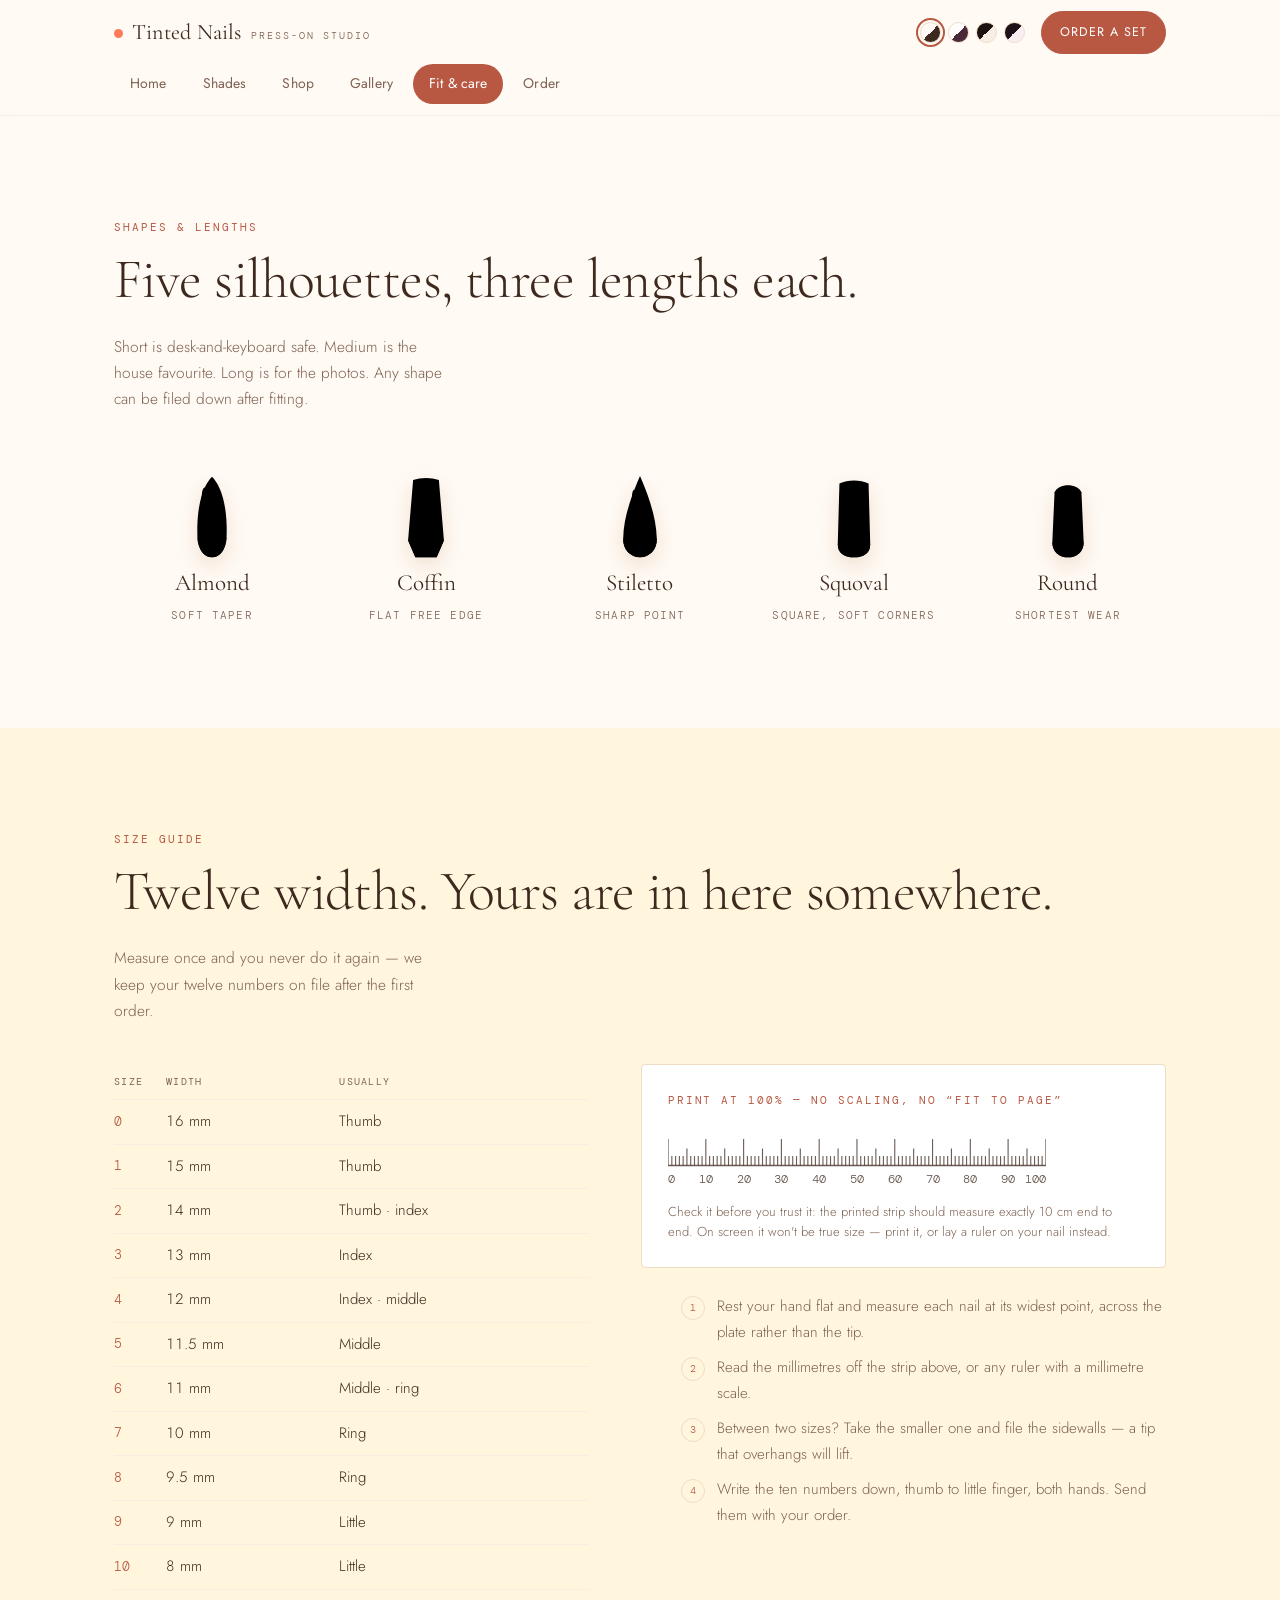
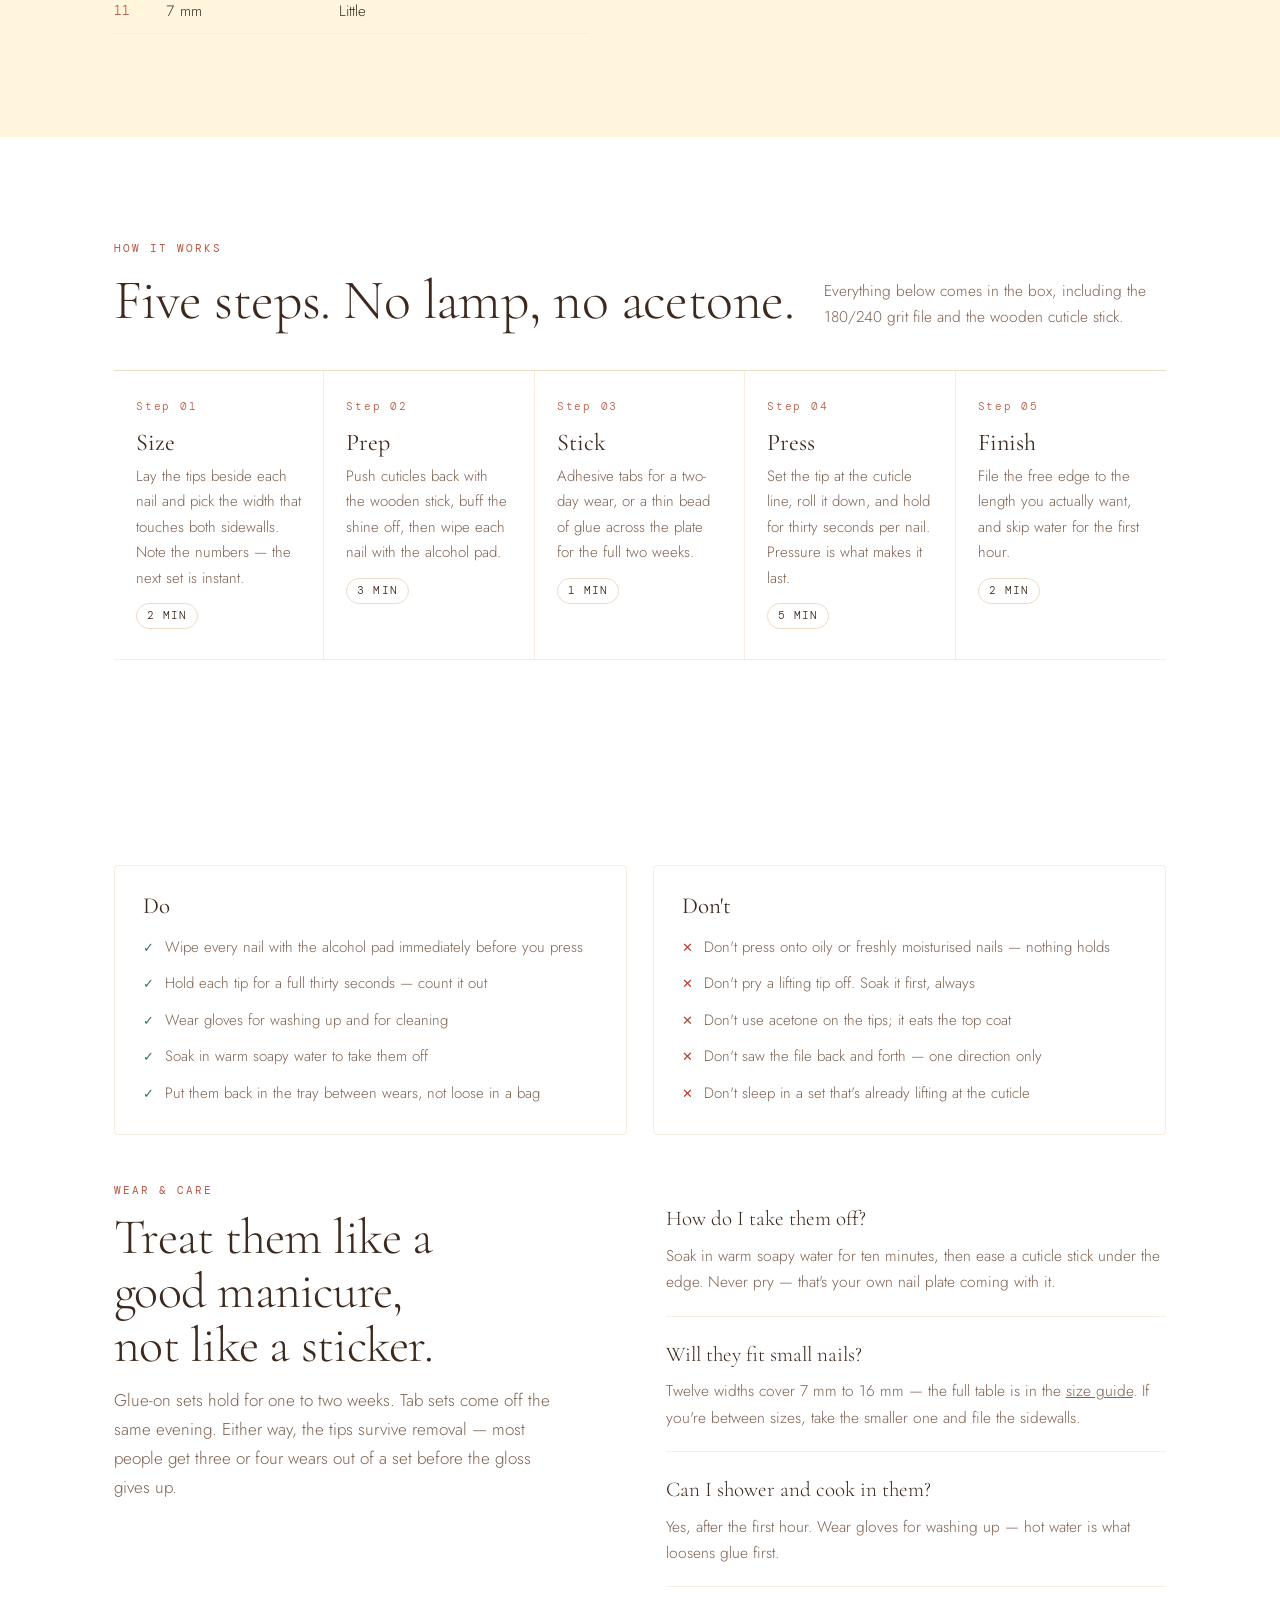
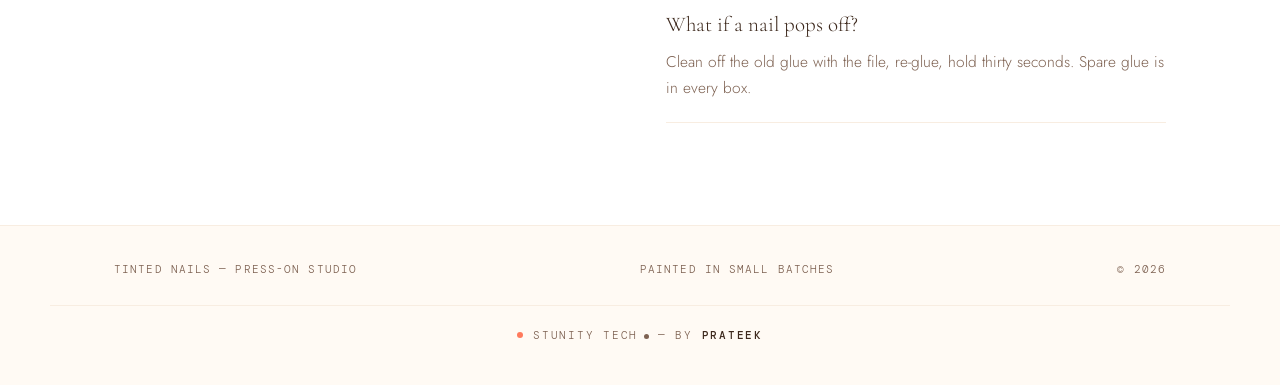
==== commit 081347f2: "Make the site fit to publish Social previews. Every project gets a 1200x630 og.png, generated rather" ====
--- a/fit.html
+++ b/fit.html
@@ -193,7 +193,7 @@
     <span>© 2026</span>
   </div>
   <div class="wrap credit">
-    <span class="cdot"></span><span>Stunity Tech — by <b>Prateek</b></span>
+    <span class="cdot"></span><span><span class="sc-wrap"><a class="sc-link" href="https://stunity-tech.hedaprateek.workers.dev" target="_blank" rel="noopener">Stunity Tech</a><span class="sc-card" role="note"><b>Stunity Tech</b><i>Small tools, built one at a time.</i><span class="sc-acts"><a href="https://stunity-tech.hedaprateek.workers.dev" target="_blank" rel="noopener">Site &#8599;</a><a href="mailto:prateekheda@yahoo.com">Email</a><a href="https://wa.me/919021306979" target="_blank" rel="noopener">WhatsApp</a></span></span></span> — by <b>Prateek</b></span>
   </div>
 </footer>
 <script src="assets/app.js"></script>
--- a/assets/style.css
+++ b/assets/style.css
@@ -737,3 +737,65 @@
   section{padding:8mm 0;break-inside:avoid}
   .sizeguide,.dodont,.products,.occasions{break-inside:avoid}
 }
+
+
+/* ═══ Stunity Tech — studio credit card ═══════════════════════════════
+   The name is the trigger; hover (or tap, on a phone) raises a card with
+   ways to get in touch. The card is portaled to <body> while open, so an
+   overflow:hidden or transformed ancestor cannot clip it -- which means the
+   :hover rule below cannot reach it once open, and the script sets
+   visibility inline instead. In print the link is neutralised, never
+   hidden: it contains the name, and the sheet must still carry it. */
+.sc-wrap{position:relative;display:inline-block}
+.sc-link{color:inherit;text-decoration:none;
+  border-bottom:1px solid transparent;transition:border-color .18s ease}
+.sc-link::after{content:"";display:inline-block;width:5px;height:5px;
+  margin-left:6px;border-radius:50%;background:currentColor;
+  vertical-align:middle;animation:scPulse 2.6s ease-in-out infinite}
+@keyframes scPulse{0%,100%{opacity:.28;transform:scale(.8)}
+  50%{opacity:1;transform:scale(1.25)}}
+.sc-wrap:hover .sc-link,.sc-wrap:focus-within .sc-link{
+  border-bottom-color:currentColor}
+.sc-card{position:absolute;bottom:calc(100% + 12px);left:0;
+  transform:translateY(6px);
+  width:max-content;max-width:min(272px,86vw);
+  display:grid;gap:7px;padding:14px 16px;
+  text-align:left;text-transform:none;letter-spacing:normal;line-height:1.45;
+  background:var(--sc-card-bg,#fdfdfb);color:var(--sc-card-ink,#1b1b1b);
+  border:1px solid rgba(128,128,128,.26);border-radius:12px;
+  box-shadow:0 12px 34px rgba(0,0,0,.22);
+  opacity:0;visibility:hidden;pointer-events:none;z-index:9999;
+  transition:opacity .2s ease,transform .2s ease,visibility .2s}
+.sc-wrap:hover .sc-card,.sc-wrap:focus-within .sc-card{
+  opacity:1;visibility:visible;pointer-events:auto;transform:translateY(0)}
+.sc-card::after{content:"";position:absolute;top:100%;left:22px;
+  border:6px solid transparent;
+  border-top-color:var(--sc-card-bg,#fdfdfb)}
+.sc-card.sc-below::after{top:auto;bottom:100%;
+  border-top-color:transparent;border-bottom-color:var(--sc-card-bg,#fdfdfb)}
+.sc-card b{font-size:12px;letter-spacing:.14em;text-transform:uppercase;
+  font-weight:600}
+.sc-card i{font-style:normal;font-size:12.5px;opacity:.72}
+.sc-acts{display:flex;flex-wrap:wrap;gap:6px;margin-top:3px}
+.sc-acts a{font-size:12px;text-decoration:none;color:inherit;
+  padding:4px 9px;border-radius:999px;
+  border:1px solid rgba(128,128,128,.34);
+  transition:background .16s ease,border-color .16s ease}
+.sc-acts a:hover{background:rgba(128,128,128,.14);
+  border-color:rgba(128,128,128,.6)}
+.sc-link:focus-visible,.sc-acts a:focus-visible{
+  outline:1px solid currentColor;outline-offset:3px;border-radius:2px}
+@media (hover:none){
+  .sc-acts a{padding:7px 12px}
+  .sc-card{gap:9px;padding:15px 17px}
+}
+@media (prefers-reduced-motion:reduce){
+  .sc-link::after{animation:none}
+  .sc-card{transition:none}
+}
+@media print{
+  .sc-card{display:none!important}
+  .sc-link::after{display:none!important}
+  .sc-link{border-bottom:0!important;text-decoration:none!important;
+    color:inherit!important}
+}
